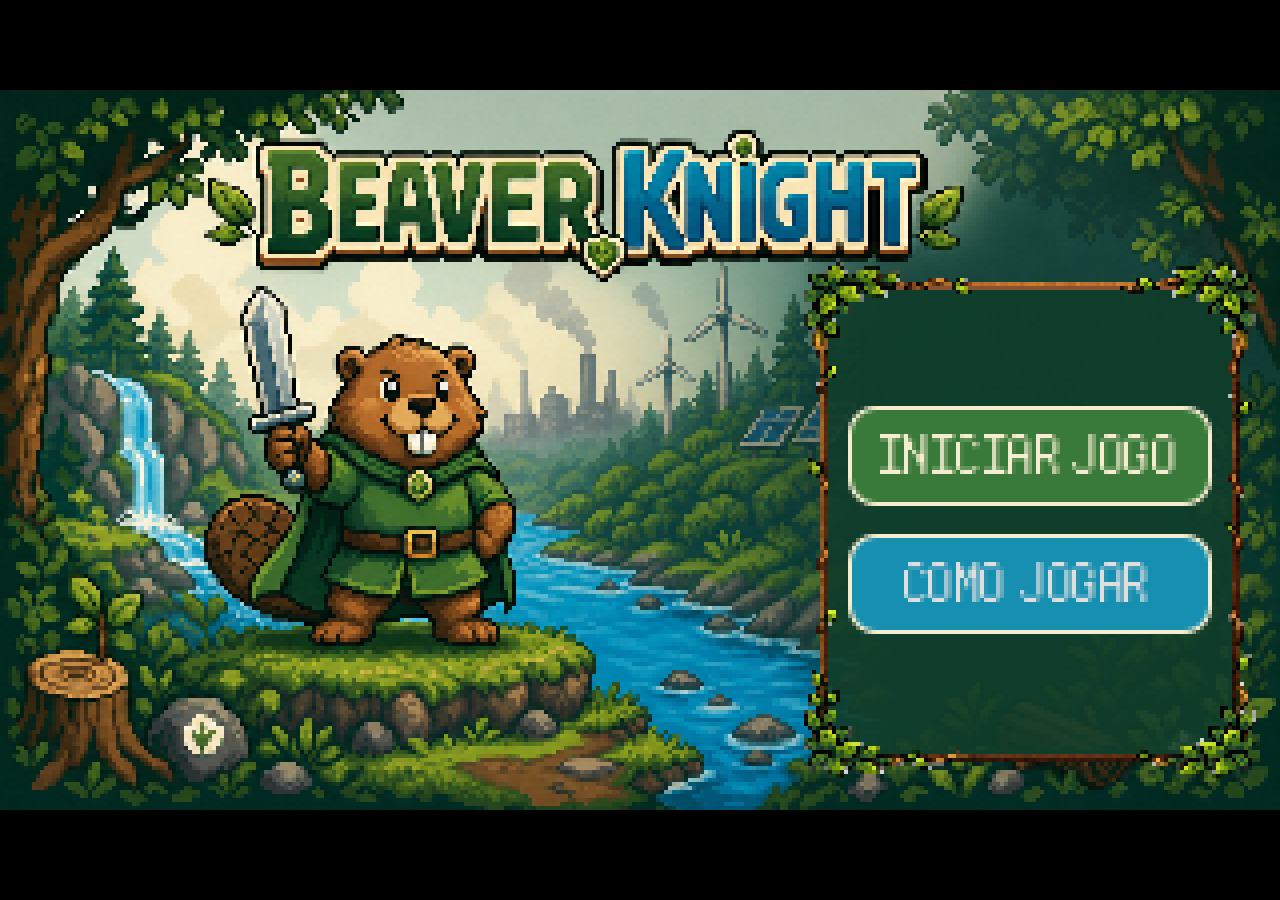
==== docs/jogo/index.html @ a6eade33 "feat(docs): publica o jogo na Landing Page - adiciona a build Web em docs/jogo - adiciona botões Jog" ====
<!DOCTYPE html>
<html lang="en">
	<head>
		<meta charset="utf-8">
		<meta name="viewport" content="width=device-width, user-scalable=no, initial-scale=1.0">
		<title>BeaverKnight</title>
		<style>
html, body, #canvas {
	margin: 0;
	padding: 0;
	border: 0;
}

body {
	color: white;
	background-color: black;
	overflow: hidden;
	touch-action: none;
}

#canvas {
	display: block;
}

#canvas:focus {
	outline: none;
}

#status, #status-splash, #status-progress {
	position: absolute;
	left: 0;
	right: 0;
}

#status, #status-splash {
	top: 0;
	bottom: 0;
}

#status {
	background-color: #242424;
	display: flex;
	flex-direction: column;
	justify-content: center;
	align-items: center;
	visibility: hidden;
}

#status-splash {
	max-height: 100%;
	max-width: 100%;
	margin: auto;
}

#status-splash.show-image--false {
	display: none;
}

#status-splash.fullsize--true {
	height: 100%;
	width: 100%;
	object-fit: contain;
}

#status-splash.use-filter--false {
	image-rendering: pixelated;
}

#status-progress, #status-notice {
	display: none;
}

#status-progress {
	bottom: 10%;
	width: 50%;
	margin: 0 auto;
}

#status-notice {
	background-color: #5b3943;
	border-radius: 0.5rem;
	border: 1px solid #9b3943;
	color: #e0e0e0;
	font-family: 'Noto Sans', 'Droid Sans', Arial, sans-serif;
	line-height: 1.3;
	margin: 0 2rem;
	overflow: hidden;
	padding: 1rem;
	text-align: center;
	z-index: 1;
}
		</style>
		<link id="-gd-engine-icon" rel="icon" type="image/png" href="index.icon.png" />
<link rel="apple-touch-icon" href="index.apple-touch-icon.png"/>

	</head>
	<body>
		<canvas id="canvas">
			Your browser does not support the canvas tag.
		</canvas>

		<noscript>
			Your browser does not support JavaScript.
		</noscript>

		<div id="status">
			<img id="status-splash" class="show-image--true fullsize--true use-filter--true" src="index.png" alt="">
			<progress id="status-progress"></progress>
			<div id="status-notice"></div>
		</div>

		<script src="index.js"></script>
		<script>
const GODOT_CONFIG = {"args":[],"canvasResizePolicy":2,"emscriptenPoolSize":8,"ensureCrossOriginIsolationHeaders":true,"executable":"index","experimentalVK":false,"fileSizes":{"index.pck":7568740,"index.wasm":39513091},"focusCanvas":true,"gdextensionLibs":[],"godotPoolSize":4};
const GODOT_THREADS_ENABLED = false;
const engine = new Engine(GODOT_CONFIG);

(function () {
	const statusOverlay = document.getElementById('status');
	const statusProgress = document.getElementById('status-progress');
	const statusNotice = document.getElementById('status-notice');

	let initializing = true;
	let statusMode = '';

	function setStatusMode(mode) {
		if (statusMode === mode || !initializing) {
			return;
		}
		if (mode === 'hidden') {
			statusOverlay.remove();
			initializing = false;
			return;
		}
		statusOverlay.style.visibility = 'visible';
		statusProgress.style.display = mode === 'progress' ? 'block' : 'none';
		statusNotice.style.display = mode === 'notice' ? 'block' : 'none';
		statusMode = mode;
	}

	function setStatusNotice(text) {
		while (statusNotice.lastChild) {
			statusNotice.removeChild(statusNotice.lastChild);
		}
		const lines = text.split('\n');
		lines.forEach((line) => {
			statusNotice.appendChild(document.createTextNode(line));
			statusNotice.appendChild(document.createElement('br'));
		});
	}

	function displayFailureNotice(err) {
		console.error(err);
		if (err instanceof Error) {
			setStatusNotice(err.message);
		} else if (typeof err === 'string') {
			setStatusNotice(err);
		} else {
			setStatusNotice('An unknown error occurred.');
		}
		setStatusMode('notice');
		initializing = false;
	}

	const missing = Engine.getMissingFeatures({
		threads: GODOT_THREADS_ENABLED,
	});

	if (missing.length !== 0) {
		if (GODOT_CONFIG['serviceWorker'] && GODOT_CONFIG['ensureCrossOriginIsolationHeaders'] && 'serviceWorker' in navigator) {
			let serviceWorkerRegistrationPromise;
			try {
				serviceWorkerRegistrationPromise = navigator.serviceWorker.getRegistration();
			} catch (err) {
				serviceWorkerRegistrationPromise = Promise.reject(new Error('Service worker registration failed.'));
			}
			// There's a chance that installing the service worker would fix the issue
			Promise.race([
				serviceWorkerRegistrationPromise.then((registration) => {
					if (registration != null) {
						return Promise.reject(new Error('Service worker already exists.'));
					}
					return registration;
				}).then(() => engine.installServiceWorker()),
				// For some reason, `getRegistration()` can stall
				new Promise((resolve) => {
					setTimeout(() => resolve(), 2000);
				}),
			]).then(() => {
				// Reload if there was no error.
				window.location.reload();
			}).catch((err) => {
				console.error('Error while registering service worker:', err);
			});
		} else {
			// Display the message as usual
			const missingMsg = 'Error\nThe following features required to run Godot projects on the Web are missing:\n';
			displayFailureNotice(missingMsg + missing.join('\n'));
		}
	} else {
		setStatusMode('progress');
		engine.startGame({
			'onProgress': function (current, total) {
				if (current > 0 && total > 0) {
					statusProgress.value = current;
					statusProgress.max = total;
				} else {
					statusProgress.removeAttribute('value');
					statusProgress.removeAttribute('max');
				}
			},
		}).then(() => {
			setStatusMode('hidden');
		}, displayFailureNotice);
	}
}());
		</script>
	</body>
</html>
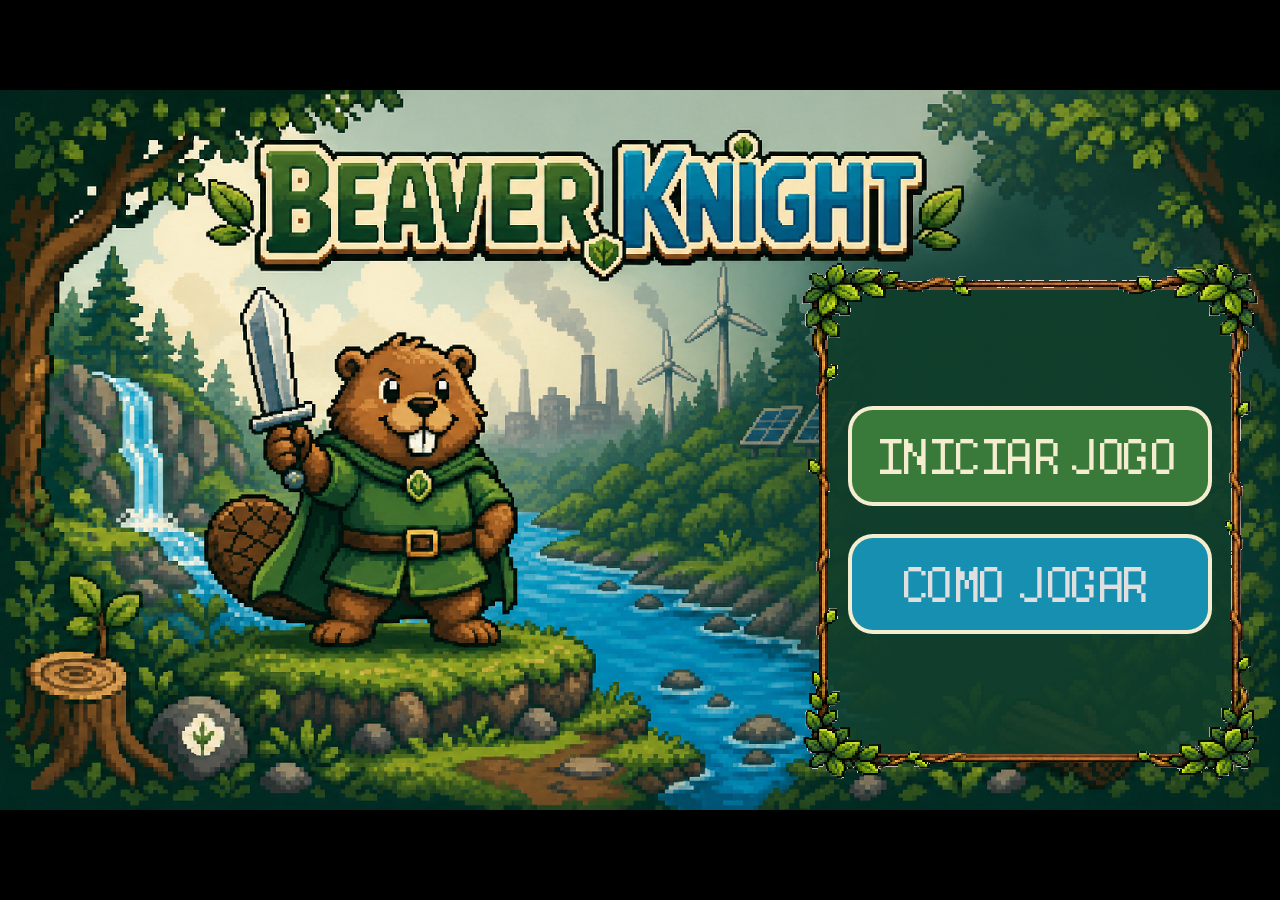
==== commit 68e1aa8f: "chore(web): atualiza a build Web, a Landing Page e o README" ====
--- a/docs/jogo/index.html
+++ b/docs/jogo/index.html
@@ -111,7 +111,7 @@
 
 		<script src="index.js"></script>
 		<script>
-const GODOT_CONFIG = {"args":[],"canvasResizePolicy":2,"emscriptenPoolSize":8,"ensureCrossOriginIsolationHeaders":true,"executable":"index","experimentalVK":false,"fileSizes":{"index.pck":7568740,"index.wasm":39513091},"focusCanvas":true,"gdextensionLibs":[],"godotPoolSize":4};
+const GODOT_CONFIG = {"args":[],"canvasResizePolicy":2,"emscriptenPoolSize":8,"ensureCrossOriginIsolationHeaders":true,"executable":"index","experimentalVK":false,"fileSizes":{"index.pck":7575676,"index.wasm":39513091},"focusCanvas":true,"gdextensionLibs":[],"godotPoolSize":4};
 const GODOT_THREADS_ENABLED = false;
 const engine = new Engine(GODOT_CONFIG);
 
